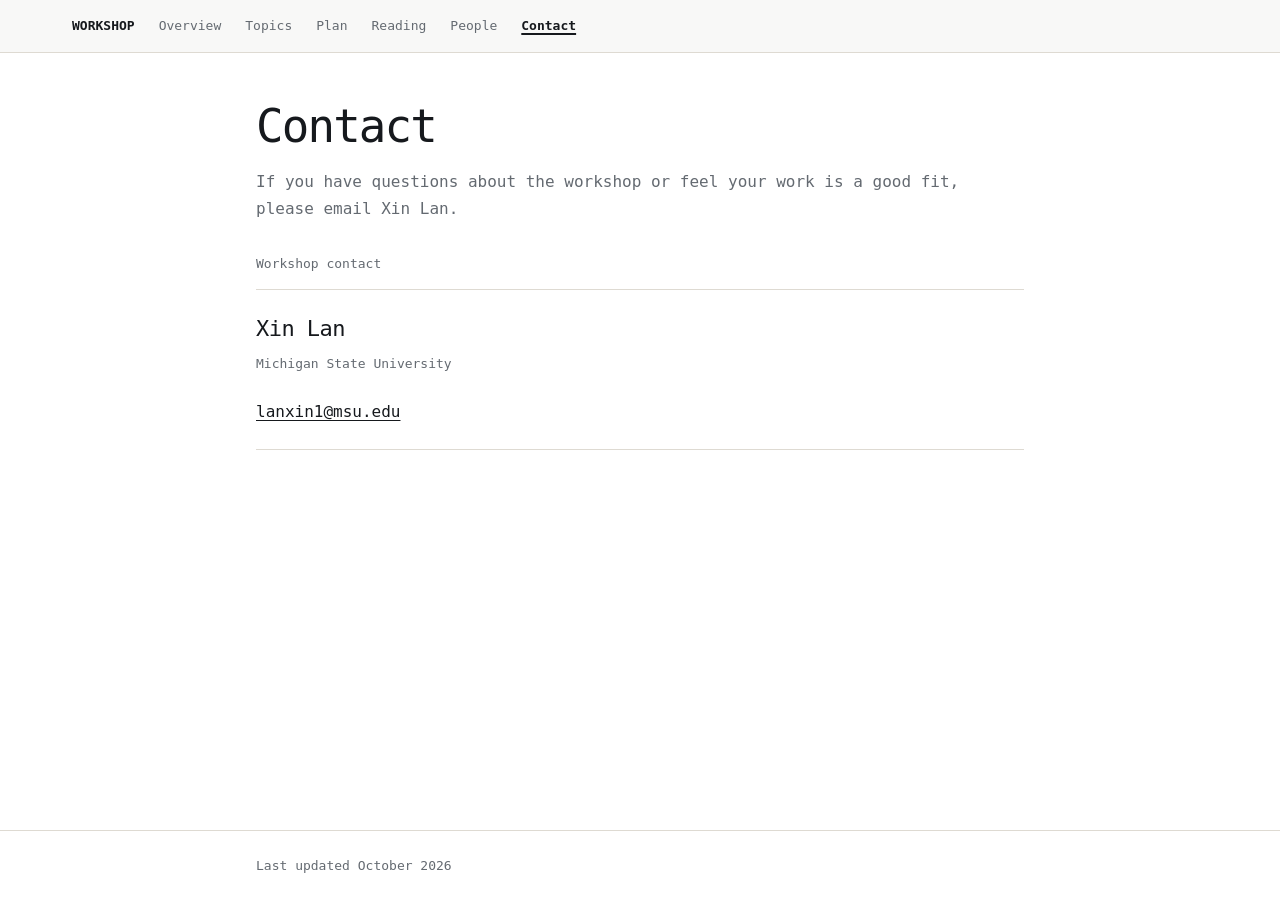
==== contact.html @ 6e6c0305 "Refine workshop pages and simplify static site" ====
<!doctype html>
<html lang="en">
<head>
  <meta charset="utf-8">
  <meta name="viewport" content="width=device-width, initial-scale=1">
  <title>Contact · Hydrology Beyond the Watershed</title>
  <meta name="description" content="Contact Xin Lan at Michigan State University about the workshop.">
  <meta name="robots" content="noindex, nofollow">
  <meta name="theme-color" content="#FFFFFF">
  <link rel="icon" href="assets/images/favicon-32.png" sizes="32x32">
  <link rel="icon" href="assets/images/favicon.svg" type="image/svg+xml">
  <link rel="stylesheet" href="assets/css/site.css">
</head>
<body>
  <a class="skip-link" href="#main">Skip to content</a>
  <header class="site-header">
    <div class="header-inner">
      <a class="site-name" href="index.html">Workshop</a>
      <nav class="nav" aria-label="Main navigation">
        <a href="index.html">Overview</a>
        <a href="topics.html">Topics</a>
        <a href="plan.html">Plan</a>
        <a href="reading.html">Reading</a>
        <a href="people.html">People</a>
        <a href="contact.html" aria-current="page">Contact</a>
      </nav>
    </div>
  </header>

  <main class="wrap" id="main" tabindex="-1">
    <div class="page-heading">
      <h1>Contact</h1>
      <p class="subtitle">If you have questions about the workshop or feel your work is a good fit, please email Xin Lan.</p>
    </div>

    <section aria-labelledby="contact-h">
      <h2 class="section-label" id="contact-h">Workshop contact</h2>
      <div class="contact-details">
        <p class="person-name">Xin Lan</p>
        <p class="person-affil">Michigan State University</p>
        <p class="contact-email"><a href="mailto:lanxin1@msu.edu">lanxin1@msu.edu</a></p>
      </div>
    </section>
  </main>

  <footer class="site-footer">
    <p class="wrap">Last updated October 2026</p>
  </footer>
</body>
</html>
---- assets/css/site.css ----
:root {
  --paper: #FFFFFF;
  --header: #F8F8F7;
  --ink: #16191D;
  --muted: #646A71;
  --rule: #DEDAD2;
  --accent: #145A6E;
  --font: ui-monospace, "SFMono-Regular", Menlo, Consolas, monospace;

  --text: 1rem;
  --small: 0.8125rem;
  --title: clamp(1.75rem, 1.1rem + 2.2vw, 3.25rem);
  --hero-title: clamp(1.75rem, 1.25rem + 1.5vw, 2.625rem);
  --heading: clamp(1.125rem, 1rem + 0.5vw, 1.375rem);
  --space-1: 0.5rem;
  --space-2: 1rem;
  --space-3: 1.5rem;
  --space-4: 2rem;
  --space-5: 3rem;
  --gutter: clamp(1rem, 4vw, 2rem);
  --content: 48rem;
}

* {
  box-sizing: border-box;
}

html {
  -webkit-text-size-adjust: 100%;
  text-size-adjust: 100%;
}

body {
  display: flex;
  flex-direction: column;
  min-height: 100vh;
  margin: 0;
  background: var(--paper);
  color: var(--ink);
  font-family: var(--font);
  font-size: var(--text);
  line-height: 1.65;
  overflow-wrap: break-word;
}

h1,
h2,
h3,
p,
ul,
ol {
  margin: 0;
}

/* Keep role="list" on styled lists for Safari. */
ul,
ol {
  padding: 0;
  list-style: none;
}

a {
  color: inherit;
  text-underline-offset: 0.2em;
}

a:hover {
  text-decoration-color: var(--accent);
  text-decoration-thickness: 2px;
}

:focus-visible {
  outline: 2px solid var(--accent);
  outline-offset: 4px;
}

.skip-link {
  position: absolute;
  top: var(--space-1);
  left: var(--gutter);
  z-index: 1;
  padding: var(--space-1) var(--space-2);
  background: var(--paper);
  transform: translateY(-200%);
}

.skip-link:focus {
  transform: translateY(0);
}

.wrap {
  width: min(100% - 2 * var(--gutter), var(--content));
  margin-inline: auto;
}

.site-header {
  background: var(--header);
  border-bottom: 1px solid var(--rule);
}

.header-inner {
  display: flex;
  align-items: center;
  flex-wrap: wrap;
  gap: var(--space-3);
  max-width: 75rem;
  margin-inline: auto;
  padding: var(--space-2) var(--gutter);
}

.site-name,
.nav {
  font-size: var(--small);
  line-height: 1.5;
}

.site-name {
  font-weight: 700;
  text-transform: uppercase;
  text-decoration: none;
}

.nav {
  display: grid;
  grid-template-columns: repeat(6, max-content);
  gap: var(--space-3);
  color: var(--muted);
}

.nav a {
  text-decoration: none;
}

.nav a[aria-current="page"] {
  color: var(--ink);
  font-weight: 700;
  text-decoration: underline;
  text-decoration-thickness: 2px;
}

.nav a:hover {
  color: var(--ink);
  text-decoration: underline;
  text-decoration-color: var(--accent);
}

main {
  flex: 1;
  padding-block: var(--space-5);
}

.page-heading {
  margin-bottom: var(--space-4);
}

h1 {
  font-size: var(--title);
  font-weight: 500;
  line-height: 1.15;
  letter-spacing: -0.04em;
}

.hero-title {
  font-size: var(--hero-title);
  text-wrap: balance;
}

.subtitle {
  margin-top: var(--space-2);
  color: var(--muted);
}

.facts {
  display: flex;
  flex-wrap: wrap;
  gap: var(--space-1) var(--space-3);
  margin-top: var(--space-3);
  padding-block: var(--space-2);
  border-block: 1px solid var(--rule);
  font-size: var(--small);
  color: var(--muted);
}

.section {
  margin-top: var(--space-5);
}

h2,
h3 {
  font-size: var(--heading);
  font-weight: 600;
  line-height: 1.4;
  letter-spacing: -0.025em;
}

h2 {
  margin-bottom: var(--space-3);
}

.section-label,
.stage-phase,
.group-label {
  font-size: var(--small);
  font-weight: 500;
  line-height: 1.5;
  letter-spacing: 0;
  color: var(--muted);
}

.section-label {
  margin-bottom: var(--space-2);
}

.prose p + p {
  margin-top: var(--space-3);
}

.rows {
  border: 1px solid var(--rule);
}

.rows > * {
  padding: var(--space-3);
}

.rows > * + * {
  border-top: 1px solid var(--rule);
}

.topic {
  display: grid;
  grid-template-columns: 2ch minmax(0, 1fr);
  gap: var(--space-3);
}

.row-number {
  color: var(--muted);
}

.topic p,
.stage > p {
  margin-top: var(--space-2);
}

.stage-phase {
  display: block;
  margin-bottom: var(--space-1);
}

.stage-you {
  padding-left: var(--space-2);
  border-left: 2px solid var(--accent);
  font-size: var(--small);
}

.stage-you span {
  display: block;
}

.you-label {
  color: var(--accent);
}

.closing {
  margin-top: var(--space-4);
}

.ref-title,
.person-name,
.people-tba {
  font-size: var(--heading);
  font-weight: 500;
  line-height: 1.4;
  letter-spacing: -0.025em;
}

.ref-meta,
.person-affil {
  margin-top: var(--space-1);
  font-size: var(--small);
  color: var(--muted);
}

.ref-meta + p,
.people-tba + p {
  margin-top: var(--space-2);
}

.group-label {
  margin-bottom: var(--space-2);
}

.people-tba {
  color: var(--muted);
}

.contact-details {
  padding-block: var(--space-3);
  border-block: 1px solid var(--rule);
}

.contact-email {
  margin-top: var(--space-3);
}

.site-footer {
  padding-block: var(--space-3);
  border-top: 1px solid var(--rule);
  font-size: var(--small);
  color: var(--muted);
}

@media (max-width: 40rem) {
  .header-inner {
    gap: var(--space-2);
  }

  .nav {
    grid-template-columns: repeat(3, 1fr);
    width: 100%;
    gap: var(--space-1) var(--space-2);
  }

  .rows > * {
    padding: var(--space-2);
  }

  .topic {
    grid-template-columns: 1fr;
    gap: var(--space-1);
  }
}
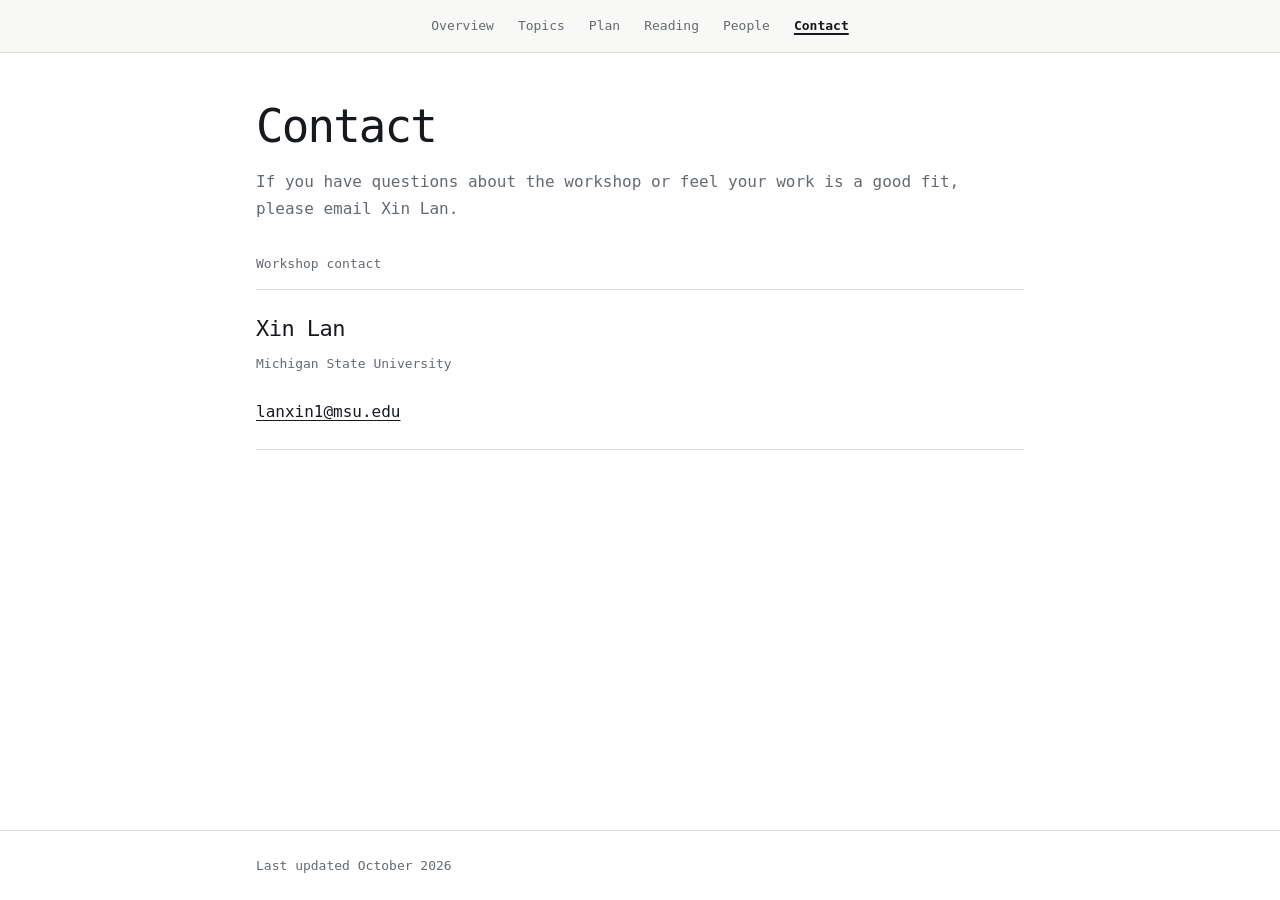
==== commit c8fde9b3: "Remove workshop label and center navigation" ====
--- a/contact.html
+++ b/contact.html
@@ -14,17 +14,14 @@
 <body>
   <a class="skip-link" href="#main">Skip to content</a>
   <header class="site-header">
-    <div class="header-inner">
-      <a class="site-name" href="index.html">Workshop</a>
-      <nav class="nav" aria-label="Main navigation">
-        <a href="index.html">Overview</a>
-        <a href="topics.html">Topics</a>
-        <a href="plan.html">Plan</a>
-        <a href="reading.html">Reading</a>
-        <a href="people.html">People</a>
-        <a href="contact.html" aria-current="page">Contact</a>
-      </nav>
-    </div>
+    <nav class="nav wrap" aria-label="Main navigation">
+      <a href="index.html">Overview</a>
+      <a href="topics.html">Topics</a>
+      <a href="plan.html">Plan</a>
+      <a href="reading.html">Reading</a>
+      <a href="people.html">People</a>
+      <a href="contact.html" aria-current="page">Contact</a>
+    </nav>
   </header>
 
   <main class="wrap" id="main" tabindex="-1">
--- a/assets/css/site.css
+++ b/assets/css/site.css
@@ -98,32 +98,15 @@
   border-bottom: 1px solid var(--rule);
 }
 
-.header-inner {
-  display: flex;
-  align-items: center;
-  flex-wrap: wrap;
-  gap: var(--space-3);
-  max-width: 75rem;
-  margin-inline: auto;
-  padding: var(--space-2) var(--gutter);
-}
-
-.site-name,
-.nav {
-  font-size: var(--small);
-  line-height: 1.5;
-}
-
-.site-name {
-  font-weight: 700;
-  text-transform: uppercase;
-  text-decoration: none;
-}
-
 .nav {
   display: grid;
   grid-template-columns: repeat(6, max-content);
+  justify-content: center;
+  justify-items: center;
   gap: var(--space-3);
+  padding-block: var(--space-2);
+  font-size: var(--small);
+  line-height: 1.5;
   color: var(--muted);
 }
 
@@ -311,13 +294,8 @@
 }
 
 @media (max-width: 40rem) {
-  .header-inner {
-    gap: var(--space-2);
-  }
-
   .nav {
     grid-template-columns: repeat(3, 1fr);
-    width: 100%;
     gap: var(--space-1) var(--space-2);
   }
 
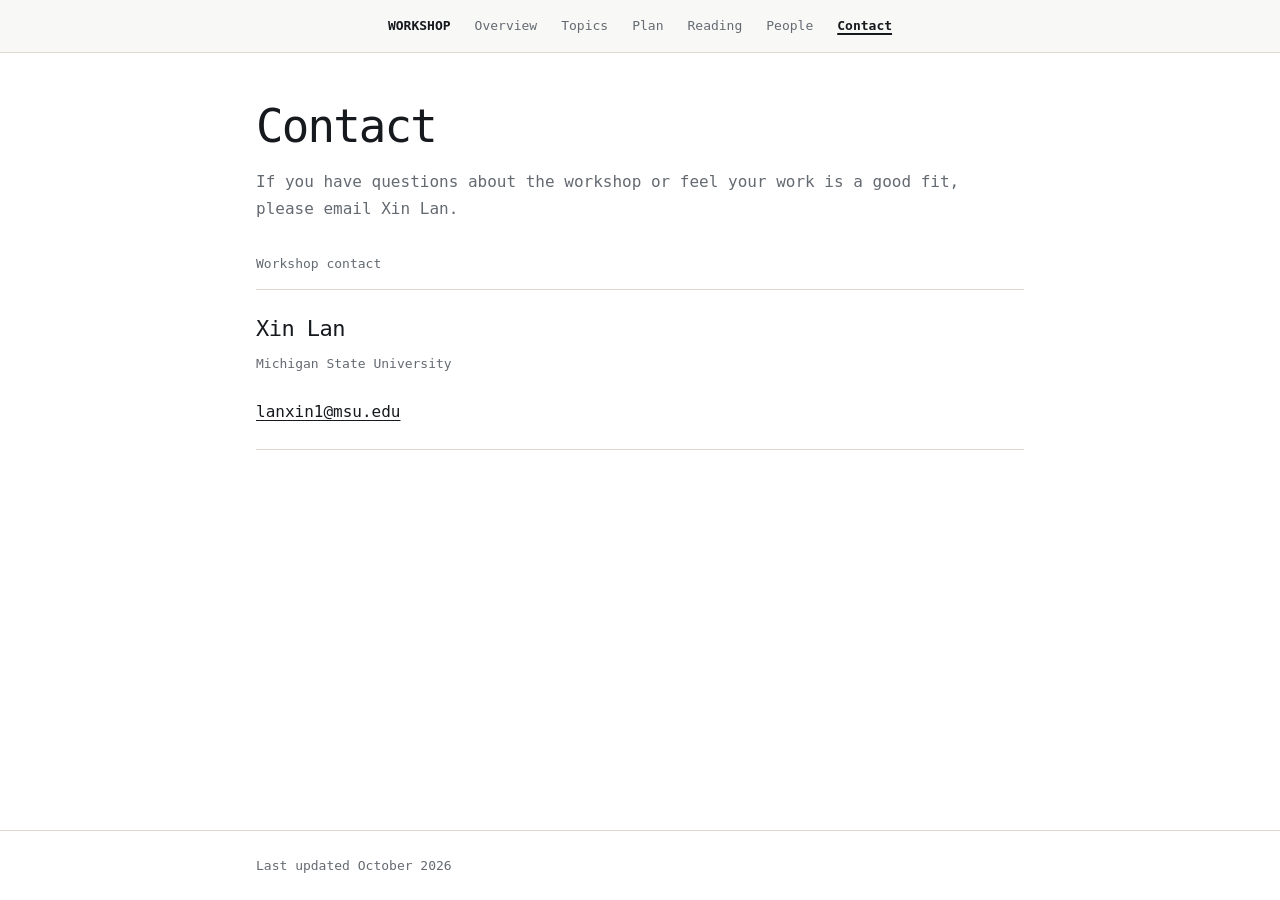
==== commit 7f728f0b: "Restore workshop label with uniform navigation spacing" ====
--- a/contact.html
+++ b/contact.html
@@ -15,6 +15,7 @@
   <a class="skip-link" href="#main">Skip to content</a>
   <header class="site-header">
     <nav class="nav wrap" aria-label="Main navigation">
+      <a class="site-name" href="index.html">Workshop</a>
       <a href="index.html">Overview</a>
       <a href="topics.html">Topics</a>
       <a href="plan.html">Plan</a>
--- a/assets/css/site.css
+++ b/assets/css/site.css
@@ -100,7 +100,7 @@
 
 .nav {
   display: grid;
-  grid-template-columns: repeat(6, max-content);
+  grid-template-columns: repeat(7, max-content);
   justify-content: center;
   justify-items: center;
   gap: var(--space-3);
@@ -108,6 +108,12 @@
   font-size: var(--small);
   line-height: 1.5;
   color: var(--muted);
+}
+
+.nav .site-name {
+  color: var(--ink);
+  font-weight: 700;
+  text-transform: uppercase;
 }
 
 .nav a {
@@ -299,6 +305,10 @@
     gap: var(--space-1) var(--space-2);
   }
 
+  .site-name {
+    grid-column: 1 / -1;
+  }
+
   .rows > * {
     padding: var(--space-2);
   }
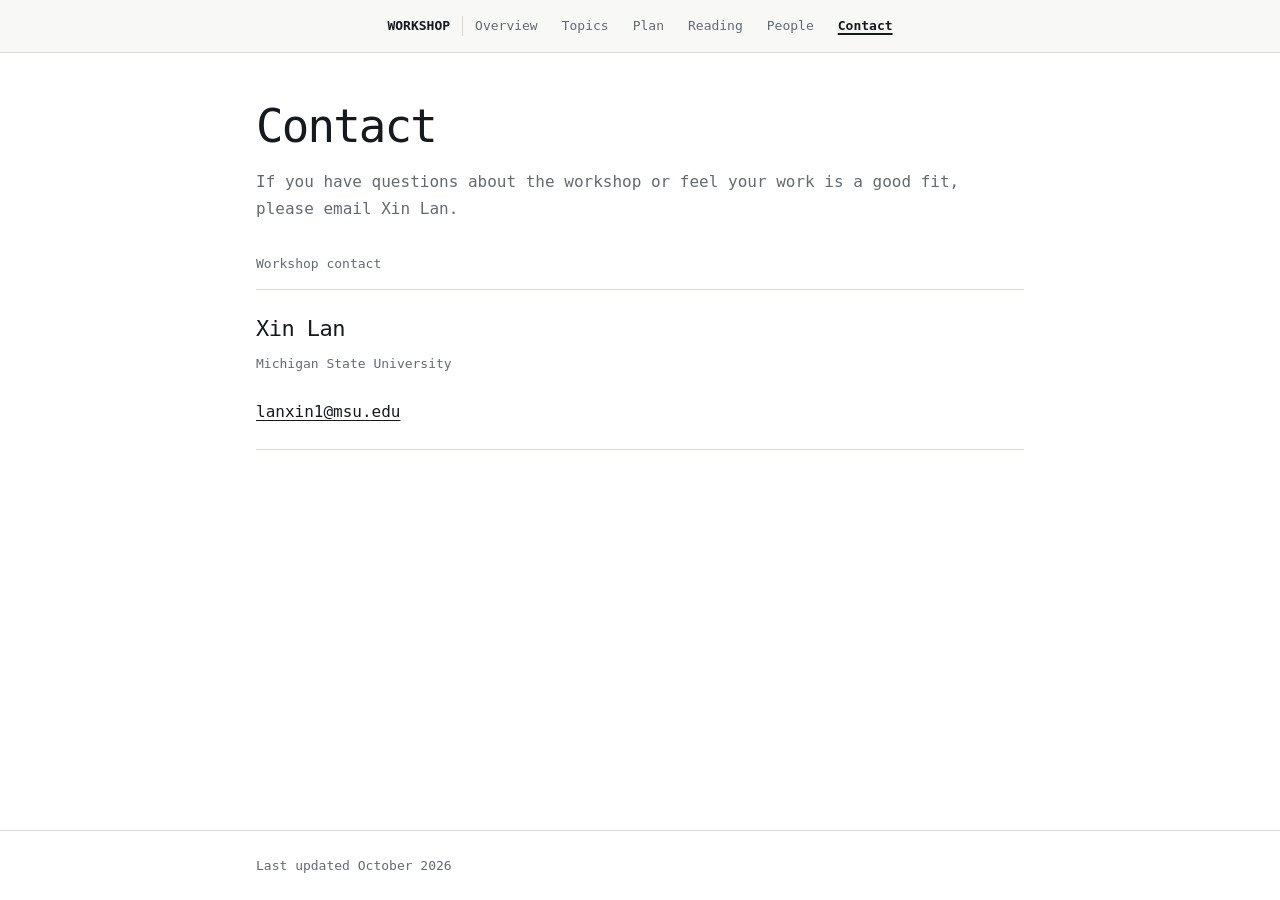
==== commit ec46f3bd: "Distinguish workshop label from navigation" ====
--- a/contact.html
+++ b/contact.html
@@ -14,15 +14,17 @@
 <body>
   <a class="skip-link" href="#main">Skip to content</a>
   <header class="site-header">
-    <nav class="nav wrap" aria-label="Main navigation">
-      <a class="site-name" href="index.html">Workshop</a>
-      <a href="index.html">Overview</a>
-      <a href="topics.html">Topics</a>
-      <a href="plan.html">Plan</a>
-      <a href="reading.html">Reading</a>
-      <a href="people.html">People</a>
-      <a href="contact.html" aria-current="page">Contact</a>
-    </nav>
+    <div class="header-inner">
+      <span class="site-name">Workshop</span>
+      <nav class="nav" aria-label="Main navigation">
+        <a href="index.html">Overview</a>
+        <a href="topics.html">Topics</a>
+        <a href="plan.html">Plan</a>
+        <a href="reading.html">Reading</a>
+        <a href="people.html">People</a>
+        <a href="contact.html" aria-current="page">Contact</a>
+      </nav>
+    </div>
   </header>
 
   <main class="wrap" id="main" tabindex="-1">
--- a/assets/css/site.css
+++ b/assets/css/site.css
@@ -98,22 +98,35 @@
   border-bottom: 1px solid var(--rule);
 }
 
+.header-inner {
+  display: flex;
+  align-items: center;
+  justify-content: center;
+  flex-wrap: wrap;
+  gap: calc(var(--space-3) / 2);
+  max-width: calc(var(--content) + 2 * var(--gutter));
+  margin-inline: auto;
+  padding: var(--space-2) var(--gutter);
+}
+
+.site-name,
+.nav {
+  font-size: var(--small);
+  line-height: 1.5;
+}
+
+.site-name {
+  font-weight: 700;
+  text-transform: uppercase;
+  padding-inline-end: calc(var(--space-3) / 2);
+  border-inline-end: 1px solid var(--rule);
+}
+
 .nav {
   display: grid;
-  grid-template-columns: repeat(7, max-content);
-  justify-content: center;
-  justify-items: center;
+  grid-template-columns: repeat(6, max-content);
   gap: var(--space-3);
-  padding-block: var(--space-2);
-  font-size: var(--small);
-  line-height: 1.5;
-  color: var(--muted);
-}
-
-.nav .site-name {
-  color: var(--ink);
-  font-weight: 700;
-  text-transform: uppercase;
+  color: var(--muted);
 }
 
 .nav a {
@@ -300,13 +313,15 @@
 }
 
 @media (max-width: 40rem) {
+  .header-inner {
+    justify-content: flex-start;
+    gap: var(--space-2);
+  }
+
   .nav {
     grid-template-columns: repeat(3, 1fr);
+    width: 100%;
     gap: var(--space-1) var(--space-2);
-  }
-
-  .site-name {
-    grid-column: 1 / -1;
   }
 
   .rows > * {
